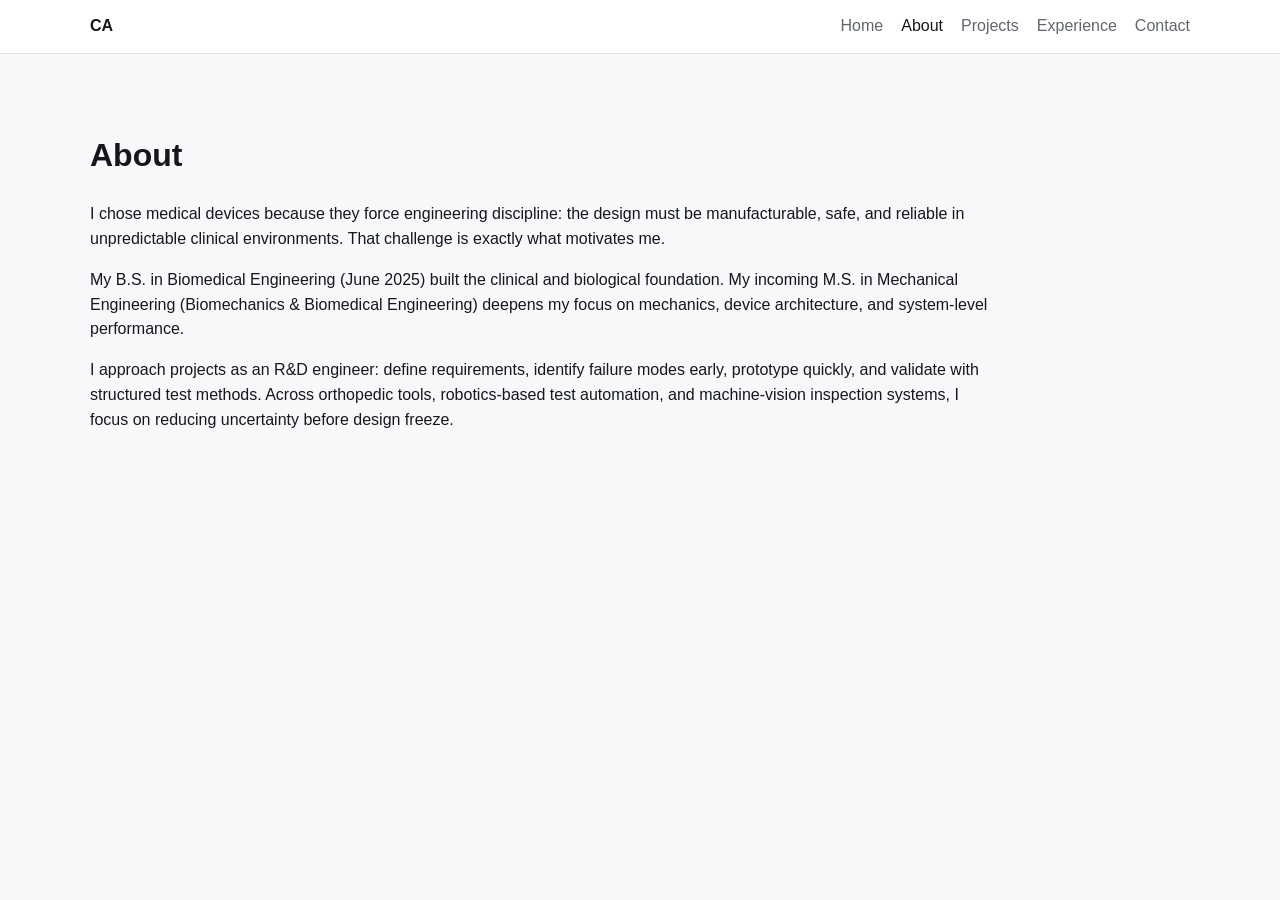
==== about.html @ 8d6184ba "Build multi-page medical device R&D portfolio site" ====
<!DOCTYPE html>
<html lang="en">
<head><meta charset="UTF-8" /><meta name="viewport" content="width=device-width, initial-scale=1.0" /><title>About | Charuthi Arul</title><link rel="stylesheet" href="style.css" /><script defer src="script.js"></script></head>
<body>
<header class="site-header"><nav class="nav container"><a class="brand" href="index.html">CA</a><button class="nav-toggle" aria-label="Toggle menu">☰</button><ul class="nav-links"><li><a href="index.html">Home</a></li><li><a href="about.html" class="active">About</a></li><li><a href="projects.html">Projects</a></li><li><a href="experience.html">Experience</a></li><li><a href="contact.html">Contact</a></li></ul></nav></header>
<main class="container section prose">
<h1>About</h1>
<p>I chose medical devices because they force engineering discipline: the design must be manufacturable, safe, and reliable in unpredictable clinical environments. That challenge is exactly what motivates me.</p>
<p>My B.S. in Biomedical Engineering (June 2025) built the clinical and biological foundation. My incoming M.S. in Mechanical Engineering (Biomechanics &amp; Biomedical Engineering) deepens my focus on mechanics, device architecture, and system-level performance.</p>
<p>I approach projects as an R&amp;D engineer: define requirements, identify failure modes early, prototype quickly, and validate with structured test methods. Across orthopedic tools, robotics-based test automation, and machine-vision inspection systems, I focus on reducing uncertainty before design freeze.</p>
</main>
</body></html>
---- style.css ----
:root { --bg:#f7f8fa; --surface:#fff; --text:#15171a; --muted:#60656f; --line:#dde2ea; --accent:#1f4e79; }
*{box-sizing:border-box} body{margin:0;font-family:Inter,Segoe UI,Arial,sans-serif;background:var(--bg);color:var(--text);line-height:1.55}
.container{width:min(1100px,92%);margin:auto}.site-header{background:var(--surface);border-bottom:1px solid var(--line);position:sticky;top:0}
.nav{display:flex;justify-content:space-between;align-items:center;padding:14px 0}.brand{font-weight:700;text-decoration:none;color:var(--text)}
.nav-links{display:flex;gap:18px;list-style:none;margin:0;padding:0}.nav-links a{text-decoration:none;color:var(--muted)}.nav-links a:hover,.nav-links .active{color:var(--text)}
.nav-toggle{display:none}.section{padding:56px 0}.hero{padding:80px 0}.eyebrow{color:var(--accent);font-weight:600}.lead{max-width:760px;color:var(--muted)}
.btn{display:inline-block;margin-top:16px;background:var(--text);color:#fff;padding:10px 16px;border-radius:8px;text-decoration:none}
.feature-card,.project-card{display:grid;grid-template-columns:220px 1fr;gap:16px;background:var(--surface);border:1px solid var(--line);padding:14px;border-radius:12px;text-decoration:none;color:inherit;transition:.2s transform,.2s box-shadow}
.feature-card:hover,.project-card:hover{transform:translateY(-3px);box-shadow:0 8px 24px rgba(0,0,0,.08)}img{max-width:100%;width:100%;height:100%;object-fit:cover;border-radius:10px}
.meta,.tags{font-size:.85rem;color:var(--accent)}.project-grid{display:grid;grid-template-columns:1fr 1fr;gap:16px}.prose p,.prose li{max-width:900px}.xp{background:#fff;border:1px solid var(--line);padding:18px;border-radius:12px;margin-bottom:14px}
@media (max-width:820px){.nav-toggle{display:block;border:1px solid var(--line);background:#fff;border-radius:6px}.nav-links{display:none;position:absolute;right:4%;top:62px;background:#fff;border:1px solid var(--line);padding:12px;border-radius:10px;flex-direction:column}.nav-links.open{display:flex}.project-grid,.feature-card,.project-card{grid-template-columns:1fr}}
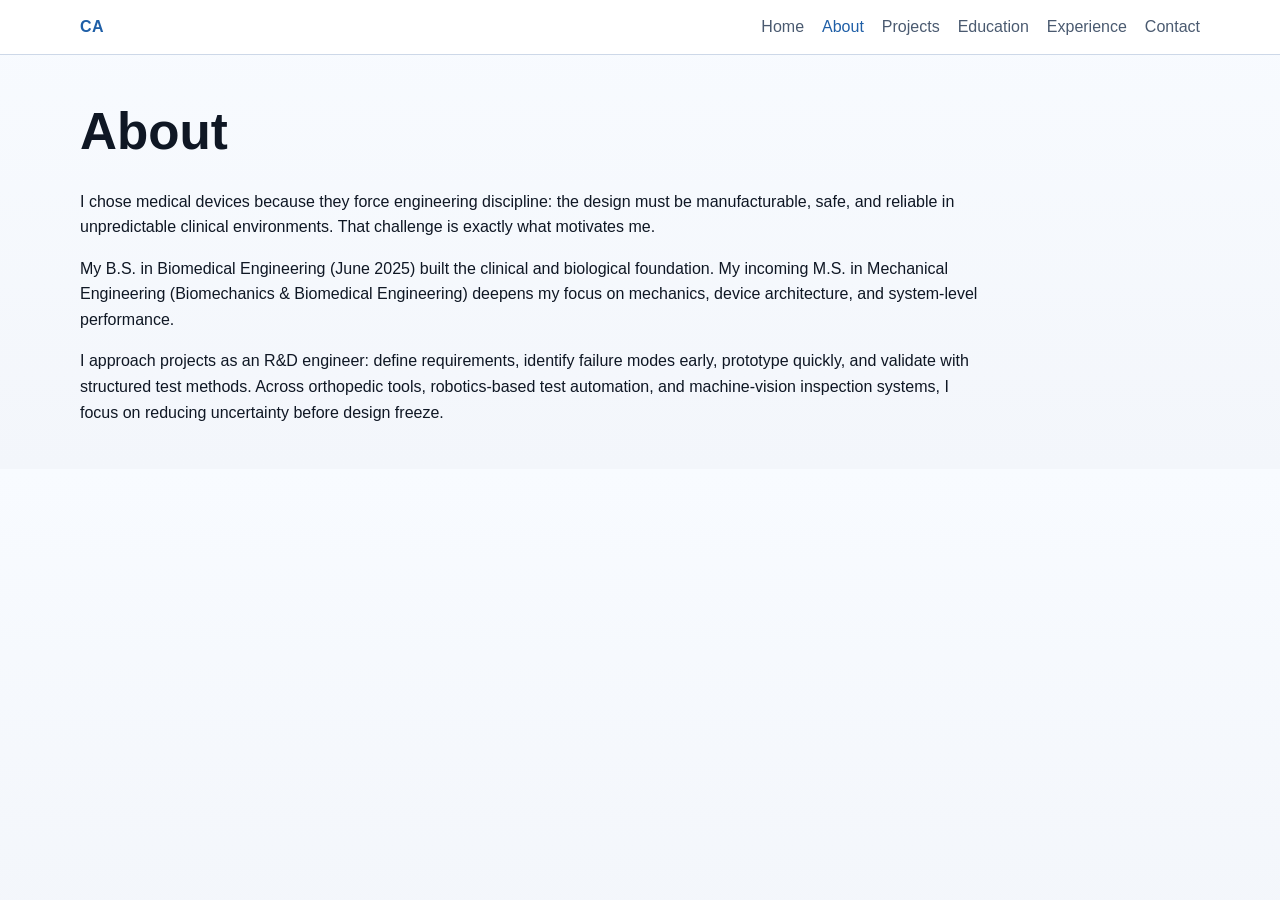
==== commit 16d76649: "Refine homepage structure and modern blue-grey visual theme" ====
--- a/about.html
+++ b/about.html
@@ -2,7 +2,7 @@
 <html lang="en">
 <head><meta charset="UTF-8" /><meta name="viewport" content="width=device-width, initial-scale=1.0" /><title>About | Charuthi Arul</title><link rel="stylesheet" href="style.css" /><script defer src="script.js"></script></head>
 <body>
-<header class="site-header"><nav class="nav container"><a class="brand" href="index.html">CA</a><button class="nav-toggle" aria-label="Toggle menu">☰</button><ul class="nav-links"><li><a href="index.html">Home</a></li><li><a href="about.html" class="active">About</a></li><li><a href="projects.html">Projects</a></li><li><a href="experience.html">Experience</a></li><li><a href="contact.html">Contact</a></li></ul></nav></header>
+<header class="site-header"><nav class="nav container"><a class="brand" href="index.html">CA</a><button class="nav-toggle" aria-label="Toggle menu">☰</button><ul class="nav-links"><li><a href="index.html">Home</a></li><li><a href="about.html" class="active">About</a></li><li><a href="projects.html">Projects</a></li><li><a href="education.html">Education</a></li><li><a href="experience.html">Experience</a></li><li><a href="contact.html">Contact</a></li></ul></nav></header>
 <main class="container section prose">
 <h1>About</h1>
 <p>I chose medical devices because they force engineering discipline: the design must be manufacturable, safe, and reliable in unpredictable clinical environments. That challenge is exactly what motivates me.</p>
--- a/style.css
+++ b/style.css
@@ -1,11 +1,100 @@
-:root { --bg:#f7f8fa; --surface:#fff; --text:#15171a; --muted:#60656f; --line:#dde2ea; --accent:#1f4e79; }
-*{box-sizing:border-box} body{margin:0;font-family:Inter,Segoe UI,Arial,sans-serif;background:var(--bg);color:var(--text);line-height:1.55}
-.container{width:min(1100px,92%);margin:auto}.site-header{background:var(--surface);border-bottom:1px solid var(--line);position:sticky;top:0}
-.nav{display:flex;justify-content:space-between;align-items:center;padding:14px 0}.brand{font-weight:700;text-decoration:none;color:var(--text)}
-.nav-links{display:flex;gap:18px;list-style:none;margin:0;padding:0}.nav-links a{text-decoration:none;color:var(--muted)}.nav-links a:hover,.nav-links .active{color:var(--text)}
-.nav-toggle{display:none}.section{padding:56px 0}.hero{padding:80px 0}.eyebrow{color:var(--accent);font-weight:600}.lead{max-width:760px;color:var(--muted)}
-.btn{display:inline-block;margin-top:16px;background:var(--text);color:#fff;padding:10px 16px;border-radius:8px;text-decoration:none}
-.feature-card,.project-card{display:grid;grid-template-columns:220px 1fr;gap:16px;background:var(--surface);border:1px solid var(--line);padding:14px;border-radius:12px;text-decoration:none;color:inherit;transition:.2s transform,.2s box-shadow}
-.feature-card:hover,.project-card:hover{transform:translateY(-3px);box-shadow:0 8px 24px rgba(0,0,0,.08)}img{max-width:100%;width:100%;height:100%;object-fit:cover;border-radius:10px}
-.meta,.tags{font-size:.85rem;color:var(--accent)}.project-grid{display:grid;grid-template-columns:1fr 1fr;gap:16px}.prose p,.prose li{max-width:900px}.xp{background:#fff;border:1px solid var(--line);padding:18px;border-radius:12px;margin-bottom:14px}
-@media (max-width:820px){.nav-toggle{display:block;border:1px solid var(--line);background:#fff;border-radius:6px}.nav-links{display:none;position:absolute;right:4%;top:62px;background:#fff;border:1px solid var(--line);padding:12px;border-radius:10px;flex-direction:column}.nav-links.open{display:flex}.project-grid,.feature-card,.project-card{grid-template-columns:1fr}}
+:root {
+  --bg: #f3f6fb;
+  --surface: #ffffff;
+  --surface-2: #eaf0f9;
+  --text: #0f1724;
+  --muted: #4a5a70;
+  --line: #cdd8e8;
+  --accent: #1f5fa7;
+  --accent-2: #0a84ff;
+}
+
+* { box-sizing: border-box; }
+body {
+  margin: 0;
+  font-family: Inter, "Segoe UI", Arial, sans-serif;
+  background: linear-gradient(180deg, #f8fbff 0%, var(--bg) 100%);
+  color: var(--text);
+  line-height: 1.6;
+}
+
+.container { width: min(1120px, 92%); margin: auto; }
+.site-header {
+  background: rgba(255, 255, 255, 0.9);
+  border-bottom: 1px solid var(--line);
+  position: sticky;
+  top: 0;
+  backdrop-filter: blur(6px);
+}
+
+.nav { display: flex; justify-content: space-between; align-items: center; padding: 14px 0; position: relative; }
+.brand { font-weight: 800; text-decoration: none; color: var(--accent); letter-spacing: 0.03em; }
+.nav-links { display: flex; gap: 18px; list-style: none; margin: 0; padding: 0; }
+.nav-links a { text-decoration: none; color: var(--muted); font-weight: 500; }
+.nav-links a:hover, .nav-links .active { color: var(--accent); }
+
+.hero { padding: 92px 0 64px; }
+.eyebrow { color: var(--accent); font-weight: 700; text-transform: uppercase; letter-spacing: 0.06em; font-size: 0.82rem; }
+h1 { font-size: clamp(2rem, 4.4vw, 3.2rem); margin: 8px 0 14px; }
+.lead { max-width: 760px; color: var(--muted); font-size: 1.05rem; }
+
+.section { padding: 28px 0; }
+.preview {
+  background: var(--surface);
+  border: 1px solid var(--line);
+  border-radius: 14px;
+  padding: 22px;
+  box-shadow: 0 12px 34px rgba(9, 32, 66, 0.07);
+}
+
+.btn {
+  display: inline-block;
+  margin-top: 18px;
+  background: linear-gradient(90deg, var(--accent), var(--accent-2));
+  color: #fff;
+  padding: 11px 18px;
+  border-radius: 10px;
+  text-decoration: none;
+  font-weight: 700;
+}
+
+.text-link { color: var(--accent); text-decoration: none; font-weight: 700; }
+.text-link:hover { text-decoration: underline; }
+
+.feature-card, .project-card {
+  display: grid;
+  grid-template-columns: 220px 1fr;
+  gap: 16px;
+  background: var(--surface);
+  border: 1px solid var(--line);
+  padding: 14px;
+  border-radius: 12px;
+  text-decoration: none;
+  color: inherit;
+  transition: 0.2s transform, 0.2s box-shadow;
+}
+.feature-card:hover, .project-card:hover { transform: translateY(-3px); box-shadow: 0 10px 26px rgba(0,0,0,.08); }
+img { max-width: 100%; width: 100%; height: 100%; object-fit: cover; border-radius: 10px; }
+.meta, .tags { font-size: .85rem; color: var(--accent); }
+.project-grid { display: grid; grid-template-columns: 1fr 1fr; gap: 16px; }
+.prose p, .prose li { max-width: 900px; }
+.xp { background: var(--surface); border: 1px solid var(--line); padding: 18px; border-radius: 12px; margin-bottom: 14px; }
+
+.nav-toggle { display: none; }
+@media (max-width: 820px) {
+  .nav-toggle { display: block; border: 1px solid var(--line); background: #fff; border-radius: 8px; color: var(--accent); }
+  .nav-links {
+    display: none;
+    position: absolute;
+    right: 0;
+    top: 58px;
+    background: #fff;
+    border: 1px solid var(--line);
+    padding: 12px;
+    border-radius: 10px;
+    flex-direction: column;
+    min-width: 180px;
+  }
+  .nav-links.open { display: flex; }
+  .project-grid, .feature-card, .project-card { grid-template-columns: 1fr; }
+}
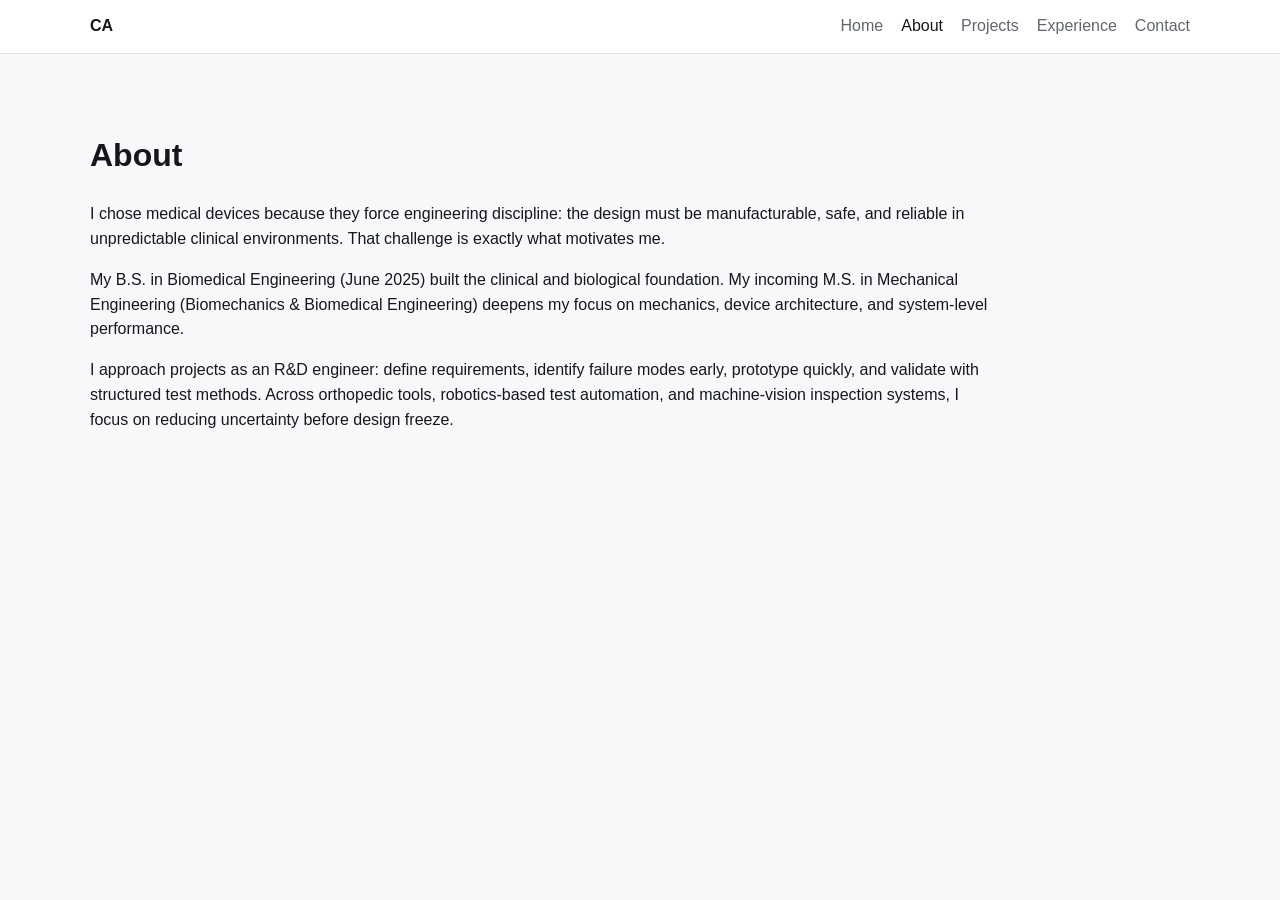
==== commit 23167de0: "Merge branch 'main' into codex/build-multi-page-engineering-portfolio-website" ====
--- a/about.html
+++ b/about.html
@@ -2,7 +2,7 @@
 <html lang="en">
 <head><meta charset="UTF-8" /><meta name="viewport" content="width=device-width, initial-scale=1.0" /><title>About | Charuthi Arul</title><link rel="stylesheet" href="style.css" /><script defer src="script.js"></script></head>
 <body>
-<header class="site-header"><nav class="nav container"><a class="brand" href="index.html">CA</a><button class="nav-toggle" aria-label="Toggle menu">☰</button><ul class="nav-links"><li><a href="index.html">Home</a></li><li><a href="about.html" class="active">About</a></li><li><a href="projects.html">Projects</a></li><li><a href="education.html">Education</a></li><li><a href="experience.html">Experience</a></li><li><a href="contact.html">Contact</a></li></ul></nav></header>
+<header class="site-header"><nav class="nav container"><a class="brand" href="index.html">CA</a><button class="nav-toggle" aria-label="Toggle menu">☰</button><ul class="nav-links"><li><a href="index.html">Home</a></li><li><a href="about.html" class="active">About</a></li><li><a href="projects.html">Projects</a></li><li><a href="experience.html">Experience</a></li><li><a href="contact.html">Contact</a></li></ul></nav></header>
 <main class="container section prose">
 <h1>About</h1>
 <p>I chose medical devices because they force engineering discipline: the design must be manufacturable, safe, and reliable in unpredictable clinical environments. That challenge is exactly what motivates me.</p>
--- a/style.css
+++ b/style.css
@@ -1,100 +1,11 @@
-:root {
-  --bg: #f3f6fb;
-  --surface: #ffffff;
-  --surface-2: #eaf0f9;
-  --text: #0f1724;
-  --muted: #4a5a70;
-  --line: #cdd8e8;
-  --accent: #1f5fa7;
-  --accent-2: #0a84ff;
-}
-
-* { box-sizing: border-box; }
-body {
-  margin: 0;
-  font-family: Inter, "Segoe UI", Arial, sans-serif;
-  background: linear-gradient(180deg, #f8fbff 0%, var(--bg) 100%);
-  color: var(--text);
-  line-height: 1.6;
-}
-
-.container { width: min(1120px, 92%); margin: auto; }
-.site-header {
-  background: rgba(255, 255, 255, 0.9);
-  border-bottom: 1px solid var(--line);
-  position: sticky;
-  top: 0;
-  backdrop-filter: blur(6px);
-}
-
-.nav { display: flex; justify-content: space-between; align-items: center; padding: 14px 0; position: relative; }
-.brand { font-weight: 800; text-decoration: none; color: var(--accent); letter-spacing: 0.03em; }
-.nav-links { display: flex; gap: 18px; list-style: none; margin: 0; padding: 0; }
-.nav-links a { text-decoration: none; color: var(--muted); font-weight: 500; }
-.nav-links a:hover, .nav-links .active { color: var(--accent); }
-
-.hero { padding: 92px 0 64px; }
-.eyebrow { color: var(--accent); font-weight: 700; text-transform: uppercase; letter-spacing: 0.06em; font-size: 0.82rem; }
-h1 { font-size: clamp(2rem, 4.4vw, 3.2rem); margin: 8px 0 14px; }
-.lead { max-width: 760px; color: var(--muted); font-size: 1.05rem; }
-
-.section { padding: 28px 0; }
-.preview {
-  background: var(--surface);
-  border: 1px solid var(--line);
-  border-radius: 14px;
-  padding: 22px;
-  box-shadow: 0 12px 34px rgba(9, 32, 66, 0.07);
-}
-
-.btn {
-  display: inline-block;
-  margin-top: 18px;
-  background: linear-gradient(90deg, var(--accent), var(--accent-2));
-  color: #fff;
-  padding: 11px 18px;
-  border-radius: 10px;
-  text-decoration: none;
-  font-weight: 700;
-}
-
-.text-link { color: var(--accent); text-decoration: none; font-weight: 700; }
-.text-link:hover { text-decoration: underline; }
-
-.feature-card, .project-card {
-  display: grid;
-  grid-template-columns: 220px 1fr;
-  gap: 16px;
-  background: var(--surface);
-  border: 1px solid var(--line);
-  padding: 14px;
-  border-radius: 12px;
-  text-decoration: none;
-  color: inherit;
-  transition: 0.2s transform, 0.2s box-shadow;
-}
-.feature-card:hover, .project-card:hover { transform: translateY(-3px); box-shadow: 0 10px 26px rgba(0,0,0,.08); }
-img { max-width: 100%; width: 100%; height: 100%; object-fit: cover; border-radius: 10px; }
-.meta, .tags { font-size: .85rem; color: var(--accent); }
-.project-grid { display: grid; grid-template-columns: 1fr 1fr; gap: 16px; }
-.prose p, .prose li { max-width: 900px; }
-.xp { background: var(--surface); border: 1px solid var(--line); padding: 18px; border-radius: 12px; margin-bottom: 14px; }
-
-.nav-toggle { display: none; }
-@media (max-width: 820px) {
-  .nav-toggle { display: block; border: 1px solid var(--line); background: #fff; border-radius: 8px; color: var(--accent); }
-  .nav-links {
-    display: none;
-    position: absolute;
-    right: 0;
-    top: 58px;
-    background: #fff;
-    border: 1px solid var(--line);
-    padding: 12px;
-    border-radius: 10px;
-    flex-direction: column;
-    min-width: 180px;
-  }
-  .nav-links.open { display: flex; }
-  .project-grid, .feature-card, .project-card { grid-template-columns: 1fr; }
-}
+:root { --bg:#f7f8fa; --surface:#fff; --text:#15171a; --muted:#60656f; --line:#dde2ea; --accent:#1f4e79; }
+*{box-sizing:border-box} body{margin:0;font-family:Inter,Segoe UI,Arial,sans-serif;background:var(--bg);color:var(--text);line-height:1.55}
+.container{width:min(1100px,92%);margin:auto}.site-header{background:var(--surface);border-bottom:1px solid var(--line);position:sticky;top:0}
+.nav{display:flex;justify-content:space-between;align-items:center;padding:14px 0}.brand{font-weight:700;text-decoration:none;color:var(--text)}
+.nav-links{display:flex;gap:18px;list-style:none;margin:0;padding:0}.nav-links a{text-decoration:none;color:var(--muted)}.nav-links a:hover,.nav-links .active{color:var(--text)}
+.nav-toggle{display:none}.section{padding:56px 0}.hero{padding:80px 0}.eyebrow{color:var(--accent);font-weight:600}.lead{max-width:760px;color:var(--muted)}
+.btn{display:inline-block;margin-top:16px;background:var(--text);color:#fff;padding:10px 16px;border-radius:8px;text-decoration:none}
+.feature-card,.project-card{display:grid;grid-template-columns:220px 1fr;gap:16px;background:var(--surface);border:1px solid var(--line);padding:14px;border-radius:12px;text-decoration:none;color:inherit;transition:.2s transform,.2s box-shadow}
+.feature-card:hover,.project-card:hover{transform:translateY(-3px);box-shadow:0 8px 24px rgba(0,0,0,.08)}img{max-width:100%;width:100%;height:100%;object-fit:cover;border-radius:10px}
+.meta,.tags{font-size:.85rem;color:var(--accent)}.project-grid{display:grid;grid-template-columns:1fr 1fr;gap:16px}.prose p,.prose li{max-width:900px}.xp{background:#fff;border:1px solid var(--line);padding:18px;border-radius:12px;margin-bottom:14px}
+@media (max-width:820px){.nav-toggle{display:block;border:1px solid var(--line);background:#fff;border-radius:6px}.nav-links{display:none;position:absolute;right:4%;top:62px;background:#fff;border:1px solid var(--line);padding:12px;border-radius:10px;flex-direction:column}.nav-links.open{display:flex}.project-grid,.feature-card,.project-card{grid-template-columns:1fr}}
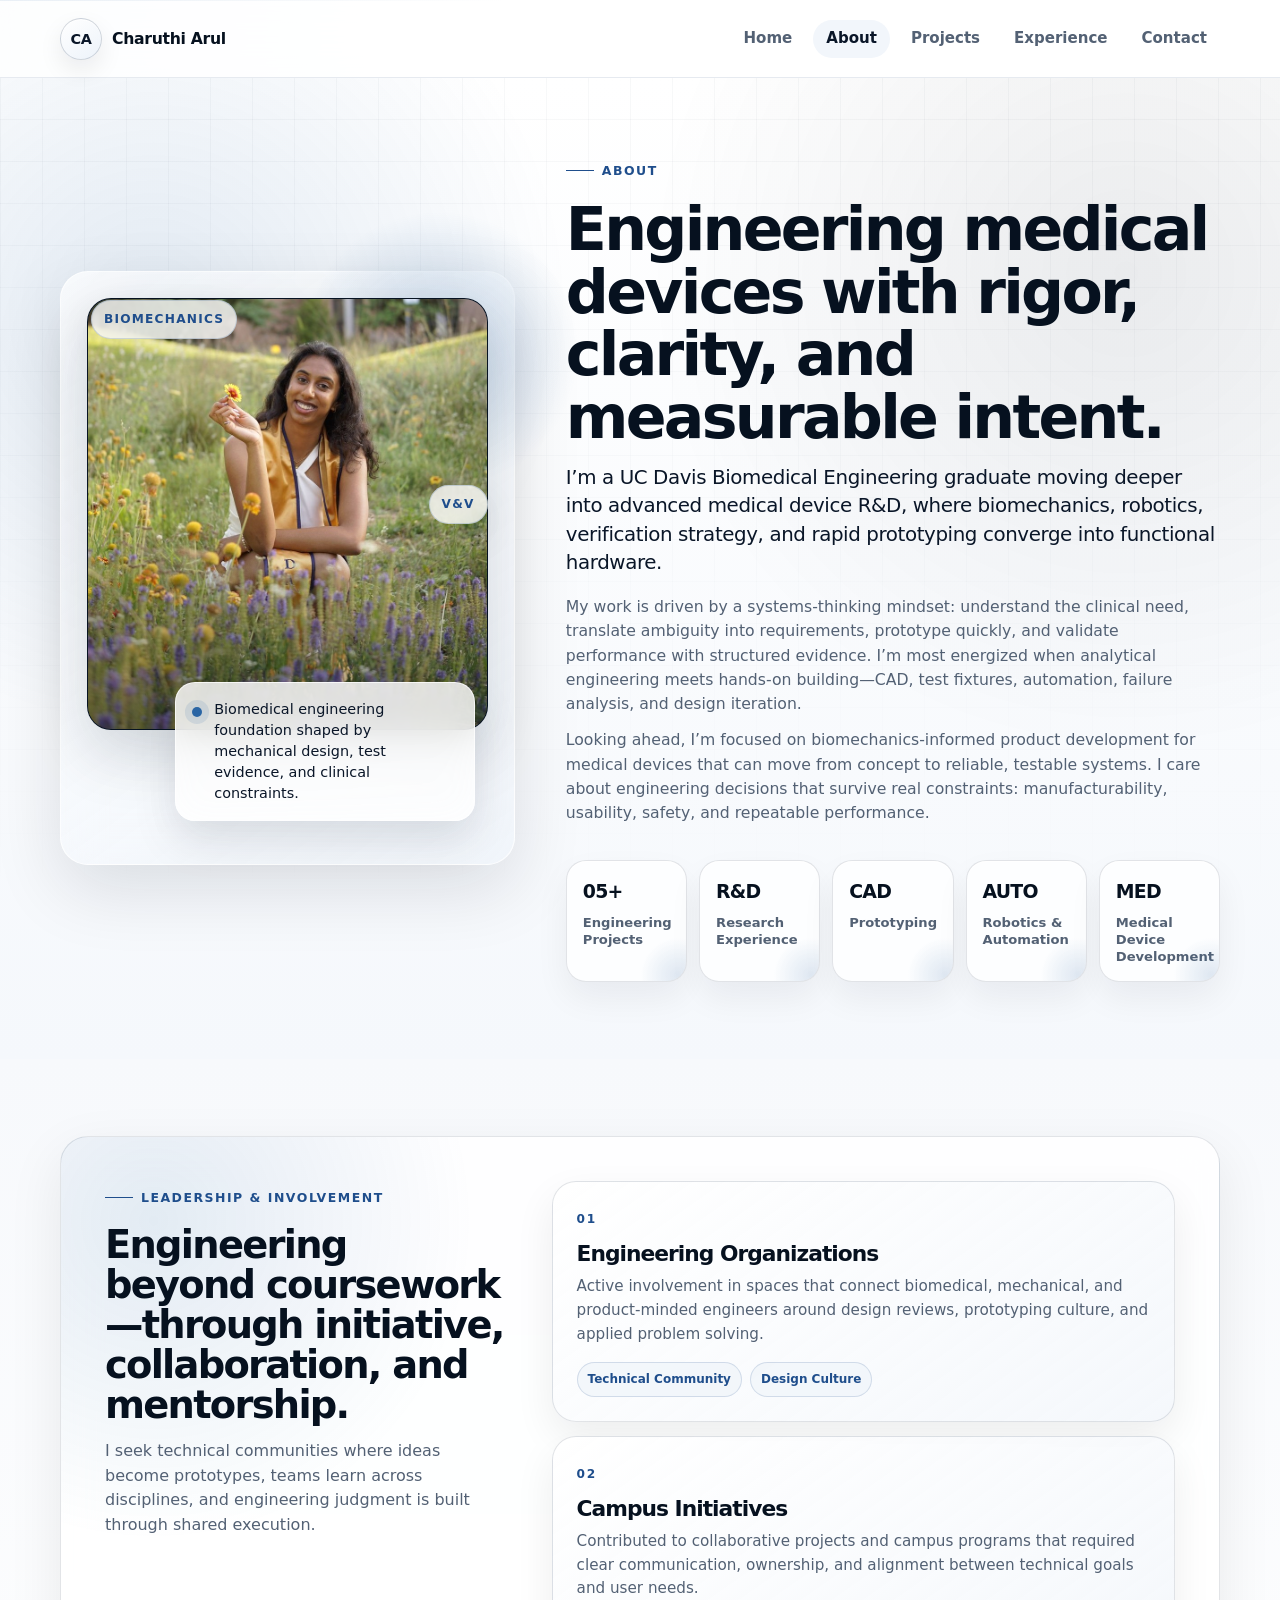
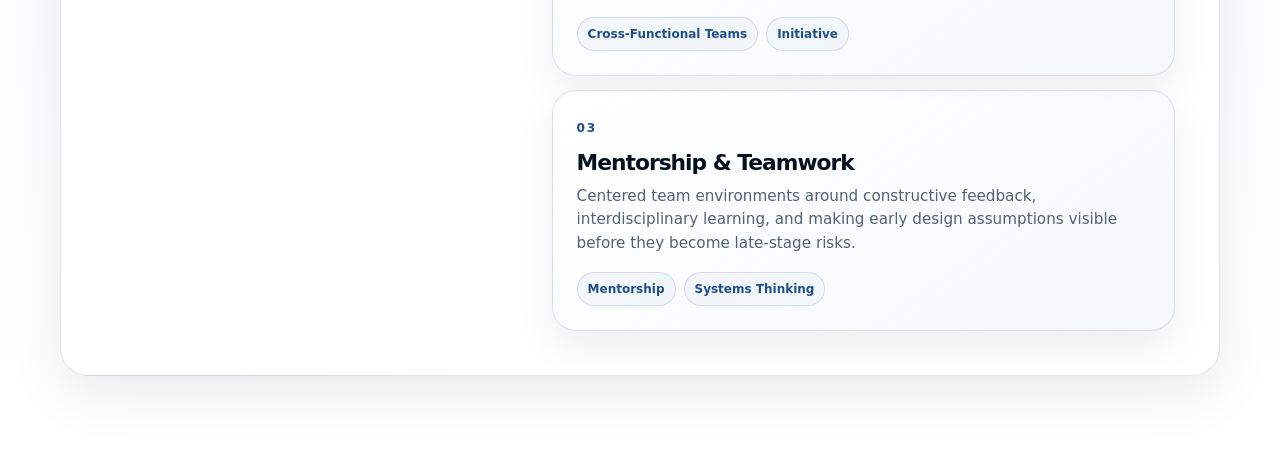
==== commit da44620c: "Redesign about section" ====
--- a/about.html
+++ b/about.html
@@ -1,12 +1,127 @@
 <!DOCTYPE html>
 <html lang="en">
-<head><meta charset="UTF-8" /><meta name="viewport" content="width=device-width, initial-scale=1.0" /><title>About | Charuthi Arul</title><link rel="stylesheet" href="style.css" /><script defer src="script.js"></script></head>
+<head>
+  <meta charset="UTF-8" />
+  <meta name="viewport" content="width=device-width, initial-scale=1.0" />
+  <meta
+    name="description"
+    content="About Charuthi Arul, a UC Davis biomedical engineer focused on medical device R&D, biomechanics, robotics, verification and validation, and rapid prototyping."
+  />
+  <title>About | Charuthi Arul</title>
+  <link rel="stylesheet" href="style.css" />
+  <script defer src="script.js"></script>
+</head>
+
 <body>
-<header class="site-header"><nav class="nav container"><a class="brand" href="index.html">CA</a><button class="nav-toggle" aria-label="Toggle menu">☰</button><ul class="nav-links"><li><a href="index.html">Home</a></li><li><a href="about.html" class="active">About</a></li><li><a href="projects.html">Projects</a></li><li><a href="experience.html">Experience</a></li><li><a href="contact.html">Contact</a></li></ul></nav></header>
-<main class="container section prose">
-<h1>About</h1>
-<p>I chose medical devices because they force engineering discipline: the design must be manufacturable, safe, and reliable in unpredictable clinical environments. That challenge is exactly what motivates me.</p>
-<p>My B.S. in Biomedical Engineering (June 2025) built the clinical and biological foundation. My incoming M.S. in Mechanical Engineering (Biomechanics &amp; Biomedical Engineering) deepens my focus on mechanics, device architecture, and system-level performance.</p>
-<p>I approach projects as an R&amp;D engineer: define requirements, identify failure modes early, prototype quickly, and validate with structured test methods. Across orthopedic tools, robotics-based test automation, and machine-vision inspection systems, I focus on reducing uncertainty before design freeze.</p>
-</main>
-</body></html>
+  <header class="site-header">
+    <nav class="nav container" aria-label="Primary navigation">
+      <a class="brand" href="index.html" aria-label="Charuthi Arul homepage">
+        <span class="brand-mark">CA</span>
+        <span class="brand-text">Charuthi Arul</span>
+      </a>
+      <button class="nav-toggle" type="button" aria-label="Toggle menu" aria-expanded="false">☰</button>
+      <ul class="nav-links">
+        <li><a href="index.html">Home</a></li>
+        <li><a href="about.html" class="active">About</a></li>
+        <li><a href="projects.html">Projects</a></li>
+        <li><a href="experience.html">Experience</a></li>
+        <li><a href="contact.html">Contact</a></li>
+      </ul>
+    </nav>
+  </header>
+
+  <main>
+    <section class="about-hero section" aria-labelledby="about-title">
+      <div class="container about-hero-grid">
+        <aside class="about-portrait-panel reveal-on-scroll" aria-label="Engineering profile summary">
+          <div class="portrait-glow" aria-hidden="true"></div>
+          <div class="portrait-frame">
+            <img src="images/Hero.jpeg" alt="Charuthi Arul" />
+          </div>
+          <div class="portrait-signal-card">
+            <span class="signal-dot"></span>
+            <p>Biomedical engineering foundation shaped by mechanical design, test evidence, and clinical constraints.</p>
+          </div>
+          <div class="floating-discipline discipline-one">Biomechanics</div>
+          <div class="floating-discipline discipline-two">V&amp;V</div>
+        </aside>
+
+        <div class="about-copy reveal-on-scroll">
+          <p class="section-label">About</p>
+          <h1 id="about-title">Engineering medical devices with rigor, clarity, and measurable intent.</h1>
+          <p class="about-lede">I’m a UC Davis Biomedical Engineering graduate moving deeper into advanced medical device R&amp;D, where biomechanics, robotics, verification strategy, and rapid prototyping converge into functional hardware.</p>
+          <div class="about-narrative">
+            <p>My work is driven by a systems-thinking mindset: understand the clinical need, translate ambiguity into requirements, prototype quickly, and validate performance with structured evidence. I’m most energized when analytical engineering meets hands-on building—CAD, test fixtures, automation, failure analysis, and design iteration.</p>
+            <p>Looking ahead, I’m focused on biomechanics-informed product development for medical devices that can move from concept to reliable, testable systems. I care about engineering decisions that survive real constraints: manufacturability, usability, safety, and repeatable performance.</p>
+          </div>
+
+          <div class="about-stat-grid" aria-label="Engineering focus areas">
+            <article class="about-stat-card reveal-on-scroll">
+              <span class="stat-number">05+</span>
+              <span class="stat-label">Engineering Projects</span>
+            </article>
+            <article class="about-stat-card reveal-on-scroll">
+              <span class="stat-number">R&amp;D</span>
+              <span class="stat-label">Research Experience</span>
+            </article>
+            <article class="about-stat-card reveal-on-scroll">
+              <span class="stat-number">CAD</span>
+              <span class="stat-label">Prototyping</span>
+            </article>
+            <article class="about-stat-card reveal-on-scroll">
+              <span class="stat-number">AUTO</span>
+              <span class="stat-label">Robotics &amp; Automation</span>
+            </article>
+            <article class="about-stat-card about-stat-card-wide reveal-on-scroll">
+              <span class="stat-number">MED</span>
+              <span class="stat-label">Medical Device Development</span>
+            </article>
+          </div>
+        </div>
+      </div>
+    </section>
+
+    <section class="leadership-section section" aria-labelledby="leadership-title">
+      <div class="container leadership-shell reveal-on-scroll">
+        <div class="leadership-heading">
+          <p class="section-label">Leadership &amp; Involvement</p>
+          <h2 id="leadership-title">Engineering beyond coursework—through initiative, collaboration, and mentorship.</h2>
+          <p>I seek technical communities where ideas become prototypes, teams learn across disciplines, and engineering judgment is built through shared execution.</p>
+        </div>
+
+        <div class="leadership-grid">
+          <article class="leadership-card reveal-on-scroll">
+            <span class="leadership-index">01</span>
+            <h3>Engineering Organizations</h3>
+            <p>Active involvement in spaces that connect biomedical, mechanical, and product-minded engineers around design reviews, prototyping culture, and applied problem solving.</p>
+            <div class="leadership-tags" aria-label="Organization themes">
+              <span>Technical Community</span>
+              <span>Design Culture</span>
+            </div>
+          </article>
+
+          <article class="leadership-card reveal-on-scroll">
+            <span class="leadership-index">02</span>
+            <h3>Campus Initiatives</h3>
+            <p>Contributed to collaborative projects and campus programs that required clear communication, ownership, and alignment between technical goals and user needs.</p>
+            <div class="leadership-tags" aria-label="Campus themes">
+              <span>Cross-Functional Teams</span>
+              <span>Initiative</span>
+            </div>
+          </article>
+
+          <article class="leadership-card reveal-on-scroll">
+            <span class="leadership-index">03</span>
+            <h3>Mentorship &amp; Teamwork</h3>
+            <p>Centered team environments around constructive feedback, interdisciplinary learning, and making early design assumptions visible before they become late-stage risks.</p>
+            <div class="leadership-tags" aria-label="Mentorship themes">
+              <span>Mentorship</span>
+              <span>Systems Thinking</span>
+            </div>
+          </article>
+        </div>
+      </div>
+    </section>
+  </main>
+</body>
+</html>
--- a/style.css
+++ b/style.css
@@ -1,11 +1,1306 @@
-:root { --bg:#f7f8fa; --surface:#fff; --text:#15171a; --muted:#60656f; --line:#dde2ea; --accent:#1f4e79; }
-*{box-sizing:border-box} body{margin:0;font-family:Inter,Segoe UI,Arial,sans-serif;background:var(--bg);color:var(--text);line-height:1.55}
-.container{width:min(1100px,92%);margin:auto}.site-header{background:var(--surface);border-bottom:1px solid var(--line);position:sticky;top:0}
-.nav{display:flex;justify-content:space-between;align-items:center;padding:14px 0}.brand{font-weight:700;text-decoration:none;color:var(--text)}
-.nav-links{display:flex;gap:18px;list-style:none;margin:0;padding:0}.nav-links a{text-decoration:none;color:var(--muted)}.nav-links a:hover,.nav-links .active{color:var(--text)}
-.nav-toggle{display:none}.section{padding:56px 0}.hero{padding:80px 0}.eyebrow{color:var(--accent);font-weight:600}.lead{max-width:760px;color:var(--muted)}
-.btn{display:inline-block;margin-top:16px;background:var(--text);color:#fff;padding:10px 16px;border-radius:8px;text-decoration:none}
-.feature-card,.project-card{display:grid;grid-template-columns:220px 1fr;gap:16px;background:var(--surface);border:1px solid var(--line);padding:14px;border-radius:12px;text-decoration:none;color:inherit;transition:.2s transform,.2s box-shadow}
-.feature-card:hover,.project-card:hover{transform:translateY(-3px);box-shadow:0 8px 24px rgba(0,0,0,.08)}img{max-width:100%;width:100%;height:100%;object-fit:cover;border-radius:10px}
-.meta,.tags{font-size:.85rem;color:var(--accent)}.project-grid{display:grid;grid-template-columns:1fr 1fr;gap:16px}.prose p,.prose li{max-width:900px}.xp{background:#fff;border:1px solid var(--line);padding:18px;border-radius:12px;margin-bottom:14px}
-@media (max-width:820px){.nav-toggle{display:block;border:1px solid var(--line);background:#fff;border-radius:6px}.nav-links{display:none;position:absolute;right:4%;top:62px;background:#fff;border:1px solid var(--line);padding:12px;border-radius:10px;flex-direction:column}.nav-links.open{display:flex}.project-grid,.feature-card,.project-card{grid-template-columns:1fr}}
+/* ========================
+   PREMIUM MEDTECH DESIGN SYSTEM
+======================== */
+:root {
+  --navy-950: #06111f;
+  --navy-900: #0a1628;
+  --navy-800: #10243c;
+  --blue-700: #1f4e8c;
+  --blue-600: #2a65a4;
+  --blue-100: #dceafa;
+  --slate-900: #101820;
+  --slate-700: #314052;
+  --slate-600: #536174;
+  --slate-400: #8b98a8;
+  --grey-200: #dfe5ec;
+  --grey-100: #edf2f7;
+  --off-white: #f7f9fc;
+  --surface: #ffffff;
+  --surface-blue: #f2f6fb;
+  --border: rgba(16, 36, 60, 0.12);
+  --shadow-soft: 0 18px 55px rgba(6, 17, 31, 0.08);
+  --shadow-card: 0 24px 70px rgba(6, 17, 31, 0.12);
+  --radius-lg: 28px;
+  --radius-md: 20px;
+  --radius-sm: 12px;
+  --transition: 220ms ease;
+}
+
+* {
+  box-sizing: border-box;
+}
+
+html {
+  scroll-behavior: smooth;
+  scroll-snap-type: y proximity;
+}
+
+body {
+  margin: 0;
+  color: var(--slate-900);
+  font-family: Inter, ui-sans-serif, system-ui, -apple-system, BlinkMacSystemFont, "Segoe UI", sans-serif;
+  line-height: 1.55;
+  background:
+    radial-gradient(circle at top left, rgba(42, 101, 164, 0.10), transparent 32rem),
+    linear-gradient(180deg, #ffffff 0%, var(--off-white) 44%, #ffffff 100%);
+  text-rendering: optimizeLegibility;
+}
+
+img {
+  display: block;
+  max-width: 100%;
+}
+
+.container {
+  width: min(1160px, calc(100% - 40px));
+  margin-inline: auto;
+}
+
+.section {
+  padding: clamp(48px, 6vw, 84px) 0;
+}
+
+main > section.section {
+  min-height: calc(100vh - 76px);
+  display: flex;
+  align-items: center;
+  scroll-margin-top: 76px;
+  scroll-snap-align: start;
+}
+
+main > section.section > .container {
+  width: min(1160px, calc(100% - 40px));
+}
+
+h1,
+h2,
+h3,
+p {
+  margin-top: 0;
+}
+
+h1,
+h2,
+h3 {
+  color: var(--navy-950);
+  line-height: 1.04;
+  letter-spacing: -0.045em;
+}
+
+h1 {
+  max-width: 940px;
+  margin-bottom: 22px;
+  font-size: clamp(3rem, 6vw, 5.8rem);
+}
+
+h2 {
+  margin-bottom: 14px;
+  font-size: clamp(2rem, 3.4vw, 3.45rem);
+}
+
+h3 {
+  margin-bottom: 14px;
+  font-size: clamp(1.45rem, 2vw, 2rem);
+}
+
+p {
+  color: var(--slate-600);
+}
+
+/* ========================
+   NAVBAR
+======================== */
+.site-header {
+  position: sticky;
+  top: 0;
+  z-index: 50;
+  border-bottom: 1px solid rgba(223, 229, 236, 0.78);
+  background: rgba(255, 255, 255, 0.88);
+  backdrop-filter: blur(18px);
+}
+
+.nav {
+  display: flex;
+  align-items: center;
+  justify-content: space-between;
+  min-height: 76px;
+}
+
+.brand {
+  display: inline-flex;
+  align-items: center;
+  gap: 10px;
+  color: var(--navy-950);
+  font-weight: 750;
+  letter-spacing: -0.02em;
+  text-decoration: none;
+}
+
+.brand-mark {
+  display: grid;
+  width: 42px;
+  height: 42px;
+  place-items: center;
+  border: 1px solid rgba(16, 36, 60, 0.18);
+  border-radius: 50%;
+  background: linear-gradient(145deg, #ffffff, #edf3fa);
+  box-shadow: inset 0 1px 0 #ffffff, 0 10px 24px rgba(6, 17, 31, 0.08);
+  color: var(--navy-900);
+  font-size: 0.9rem;
+}
+
+.brand-text {
+  font-size: 0.98rem;
+}
+
+.nav-toggle {
+  display: none;
+  border: 1px solid var(--border);
+  border-radius: 999px;
+  background: var(--surface);
+  color: var(--navy-950);
+  cursor: pointer;
+  font: inherit;
+  padding: 9px 13px;
+}
+
+.nav-links {
+  display: flex;
+  align-items: center;
+  gap: 8px;
+  padding: 0;
+  margin: 0;
+  list-style: none;
+}
+
+.nav-links a {
+  display: inline-flex;
+  align-items: center;
+  min-height: 38px;
+  padding: 0 13px;
+  border-radius: 999px;
+  color: var(--slate-600);
+  font-size: 0.94rem;
+  font-weight: 600;
+  text-decoration: none;
+  transition: color var(--transition), background var(--transition), transform var(--transition);
+}
+
+.nav-links a:hover,
+.nav-links a.active {
+  background: var(--surface-blue);
+  color: var(--navy-900);
+}
+
+/* ========================
+   HERO
+======================== */
+.hero {
+  position: relative;
+  isolation: isolate;
+  min-height: calc(100vh - 76px);
+  display: flex;
+  align-items: center;
+  overflow: hidden;
+  border-bottom: 1px solid var(--border);
+  background:
+    linear-gradient(rgba(16, 36, 60, 0.045) 1px, transparent 1px),
+    linear-gradient(90deg, rgba(16, 36, 60, 0.045) 1px, transparent 1px),
+    radial-gradient(circle at 82% 18%, rgba(42, 101, 164, 0.22), transparent 28rem),
+    radial-gradient(circle at 12% 24%, rgba(16, 36, 60, 0.08), transparent 22rem),
+    linear-gradient(135deg, #ffffff 0%, #f5f8fc 52%, #eaf1f8 100%);
+  background-size: 44px 44px, 44px 44px, auto, auto, auto;
+}
+
+.hero::before,
+.hero::after {
+  position: absolute;
+  content: "";
+  z-index: -1;
+  border-radius: 999px;
+  filter: blur(4px);
+}
+
+.hero::before {
+  width: 520px;
+  height: 520px;
+  right: -190px;
+  top: 18%;
+  background: radial-gradient(circle, rgba(31, 78, 140, 0.16), transparent 67%);
+}
+
+.hero::after {
+  width: 720px;
+  height: 720px;
+  left: -320px;
+  bottom: -320px;
+  background: radial-gradient(circle, rgba(6, 17, 31, 0.09), transparent 63%);
+}
+
+.hero-grid {
+  display: grid;
+  grid-template-columns: minmax(0, 1.28fr) minmax(320px, 0.72fr);
+  gap: clamp(28px, 4vw, 56px);
+  align-items: center;
+}
+
+.eyebrow,
+.section-label,
+.panel-kicker,
+.tag {
+  display: inline-flex;
+  align-items: center;
+  gap: 8px;
+  margin-bottom: 18px;
+  color: var(--blue-700);
+  font-size: 0.78rem;
+  font-weight: 800;
+  letter-spacing: 0.12em;
+  text-transform: uppercase;
+}
+
+.eyebrow::before,
+.section-label::before,
+.panel-kicker::before {
+  content: "";
+  width: 28px;
+  height: 1px;
+  background: currentColor;
+}
+
+.hero-title {
+  max-width: 820px;
+  margin-bottom: 10px;
+  font-size: clamp(3.4rem, 7vw, 6.6rem);
+}
+
+.typing-line {
+  display: flex;
+  align-items: center;
+  min-height: clamp(2.15rem, 4vw, 3.5rem);
+  margin-bottom: 18px;
+  color: var(--blue-700);
+  font-size: clamp(1.55rem, 3.3vw, 3rem);
+  font-weight: 800;
+  letter-spacing: -0.035em;
+  line-height: 1.05;
+}
+
+.typing-text {
+  display: inline-flex;
+  align-items: center;
+}
+
+.typing-text::after {
+  width: 2px;
+  height: 0.92em;
+  margin-left: 0.12em;
+  background: currentColor;
+  content: "";
+  animation: caret-blink 900ms steps(1) infinite;
+}
+
+.hero-statement {
+  max-width: 700px;
+  margin-bottom: 16px;
+  color: var(--navy-900);
+  font-size: clamp(1.18rem, 2vw, 1.72rem);
+  letter-spacing: -0.025em;
+  line-height: 1.18;
+}
+
+.hero-subhead {
+  max-width: 690px;
+  margin-bottom: 28px;
+  color: var(--slate-700);
+  font-size: clamp(0.98rem, 1.35vw, 1.14rem);
+  line-height: 1.6;
+}
+
+@keyframes caret-blink {
+  50% {
+    opacity: 0;
+  }
+}
+
+.button-row {
+  display: flex;
+  flex-wrap: wrap;
+  gap: 14px;
+}
+
+.hero-panel {
+  position: relative;
+  overflow: hidden;
+  padding: clamp(22px, 3vw, 28px);
+  border: 1px solid rgba(255, 255, 255, 0.62);
+  border-radius: var(--radius-lg);
+  background:
+    linear-gradient(145deg, rgba(255, 255, 255, 0.84), rgba(237, 243, 250, 0.72)),
+    linear-gradient(rgba(31, 78, 140, 0.06) 1px, transparent 1px),
+    linear-gradient(90deg, rgba(31, 78, 140, 0.06) 1px, transparent 1px);
+  background-size: auto, 28px 28px, 28px 28px;
+  box-shadow: var(--shadow-card);
+  backdrop-filter: blur(22px);
+}
+
+.hero-panel-topline {
+  position: absolute;
+  inset: 0 0 auto;
+  height: 3px;
+  background: linear-gradient(90deg, transparent, var(--blue-700), transparent);
+}
+
+.metric-grid {
+  display: grid;
+  grid-template-columns: repeat(2, 1fr);
+  gap: 12px;
+  margin: 8px 0 18px;
+}
+
+.metric-grid > div,
+.signal-card {
+  border: 1px solid var(--border);
+  border-radius: 18px;
+  background: rgba(255, 255, 255, 0.72);
+  box-shadow: inset 0 1px 0 rgba(255, 255, 255, 0.92);
+}
+
+.metric-grid > div {
+  min-height: 102px;
+  padding: 14px;
+}
+
+.metric-value,
+.metric-label {
+  display: block;
+}
+
+.metric-value {
+  color: var(--navy-950);
+  font-size: 1.65rem;
+  font-weight: 850;
+  letter-spacing: -0.05em;
+}
+
+.metric-label {
+  margin-top: 5px;
+  color: var(--slate-600);
+  font-size: 0.88rem;
+  line-height: 1.35;
+}
+
+.signal-card {
+  display: flex;
+  gap: 12px;
+  padding: 16px;
+}
+
+.signal-card p {
+  margin-bottom: 0;
+  font-size: 0.94rem;
+}
+
+.signal-dot {
+  flex: 0 0 auto;
+  width: 10px;
+  height: 10px;
+  margin-top: 8px;
+  border-radius: 50%;
+  background: var(--blue-600);
+  box-shadow: 0 0 0 7px rgba(42, 101, 164, 0.12);
+}
+
+/* ========================
+   BUTTONS + LINKS
+======================== */
+.btn,
+.text-link {
+  display: inline-flex;
+  align-items: center;
+  justify-content: center;
+  font-weight: 750;
+  text-decoration: none;
+  transition: transform var(--transition), box-shadow var(--transition), border-color var(--transition), background var(--transition), color var(--transition);
+}
+
+.btn {
+  min-height: 46px;
+  padding: 0 20px;
+  border: 1px solid transparent;
+  border-radius: 999px;
+  letter-spacing: -0.01em;
+}
+
+.btn-primary {
+  background: linear-gradient(135deg, var(--navy-950), var(--navy-800));
+  color: #ffffff;
+  box-shadow: 0 16px 32px rgba(6, 17, 31, 0.18);
+}
+
+.btn-secondary {
+  border-color: rgba(16, 36, 60, 0.16);
+  background: rgba(255, 255, 255, 0.76);
+  color: var(--navy-900);
+}
+
+.btn:hover,
+.text-link:hover {
+  transform: translateY(-2px);
+}
+
+.btn-primary:hover {
+  box-shadow: 0 22px 42px rgba(6, 17, 31, 0.24);
+}
+
+.btn-secondary:hover {
+  border-color: rgba(31, 78, 140, 0.34);
+  background: #ffffff;
+  box-shadow: var(--shadow-soft);
+}
+
+.text-link {
+  gap: 6px;
+  color: var(--blue-700);
+}
+
+/* ========================
+   ABOUT PREVIEW
+======================== */
+.about-preview {
+  background: linear-gradient(180deg, #ffffff, var(--off-white));
+}
+
+.about-grid {
+  display: grid;
+  grid-template-columns: 0.78fr 1.22fr;
+  gap: clamp(24px, 4vw, 52px);
+  align-items: center;
+}
+
+.engineering-visual {
+  position: relative;
+  min-height: 330px;
+  overflow: hidden;
+  border: 1px solid var(--border);
+  border-radius: var(--radius-lg);
+  background:
+    radial-gradient(circle at 50% 50%, rgba(42, 101, 164, 0.12), transparent 10rem),
+    linear-gradient(rgba(16, 36, 60, 0.055) 1px, transparent 1px),
+    linear-gradient(90deg, rgba(16, 36, 60, 0.055) 1px, transparent 1px),
+    linear-gradient(145deg, #f8fbff, #eaf0f7);
+  background-size: auto, 34px 34px, 34px 34px, auto;
+  box-shadow: var(--shadow-soft);
+}
+
+.visual-orbit {
+  position: absolute;
+  inset: 70px;
+  border: 1px solid rgba(31, 78, 140, 0.22);
+  border-radius: 50%;
+}
+
+.visual-orbit::before,
+.visual-orbit::after {
+  position: absolute;
+  content: "";
+  border-radius: inherit;
+}
+
+.visual-orbit::before {
+  inset: 42px;
+  border: 1px dashed rgba(16, 36, 60, 0.18);
+}
+
+.visual-orbit::after {
+  width: 16px;
+  height: 16px;
+  top: 18%;
+  right: 11%;
+  background: var(--navy-800);
+  box-shadow: 0 0 0 10px rgba(31, 78, 140, 0.12);
+}
+
+.visual-card {
+  position: absolute;
+  width: max-content;
+  max-width: 210px;
+  padding: 13px 16px;
+  border: 1px solid rgba(255, 255, 255, 0.7);
+  border-radius: 16px;
+  background: rgba(255, 255, 255, 0.78);
+  color: var(--navy-900);
+  font-size: 0.9rem;
+  font-weight: 800;
+  box-shadow: 0 16px 44px rgba(6, 17, 31, 0.11);
+  backdrop-filter: blur(18px);
+}
+
+.visual-card-primary {
+  top: 86px;
+  left: 28px;
+}
+
+.visual-card-secondary {
+  right: 26px;
+  bottom: 76px;
+}
+
+.content-card,
+.card,
+.project-showcase,
+.cta-card,
+.project-card {
+  border: 1px solid var(--border);
+  border-radius: var(--radius-lg);
+  background: rgba(255, 255, 255, 0.86);
+  box-shadow: var(--shadow-soft);
+}
+
+.glass-card {
+  padding: clamp(26px, 4vw, 44px);
+  backdrop-filter: blur(18px);
+}
+
+.content-card p:not(.section-label) {
+  max-width: 680px;
+  margin-bottom: 22px;
+  font-size: 1rem;
+}
+
+/* ========================
+   FEATURED PROJECT
+======================== */
+.featured-project {
+  background: var(--off-white);
+}
+
+.section-heading {
+  max-width: 780px;
+  margin-bottom: 26px;
+}
+
+.project-showcase {
+  display: grid;
+  grid-template-columns: minmax(0, 1.05fr) minmax(320px, 0.95fr);
+  overflow: hidden;
+  transition: transform var(--transition), box-shadow var(--transition), border-color var(--transition);
+}
+
+.project-showcase:hover {
+  transform: translateY(-6px);
+  border-color: rgba(31, 78, 140, 0.22);
+  box-shadow: var(--shadow-card);
+}
+
+.project-image-link {
+  position: relative;
+  min-height: min(46vh, 360px);
+  overflow: hidden;
+  background: var(--navy-950);
+}
+
+.project-image-link::after {
+  position: absolute;
+  inset: 0;
+  content: "";
+  background: linear-gradient(135deg, rgba(6, 17, 31, 0.18), transparent 58%);
+}
+
+.project-image-link img {
+  width: 100%;
+  height: 100%;
+  object-fit: cover;
+  transition: transform 420ms ease, filter 420ms ease;
+}
+
+.project-showcase:hover img {
+  transform: scale(1.035);
+  filter: saturate(0.92) contrast(1.04);
+}
+
+.project-content {
+  display: flex;
+  flex-direction: column;
+  justify-content: center;
+  align-items: flex-start;
+  padding: clamp(26px, 4vw, 44px);
+}
+
+.tag {
+  padding: 8px 11px;
+  border: 1px solid rgba(31, 78, 140, 0.18);
+  border-radius: 999px;
+  background: var(--surface-blue);
+  letter-spacing: 0.08em;
+}
+
+.project-content p {
+  margin-bottom: 22px;
+  font-size: 0.98rem;
+}
+
+/* ========================
+   EDUCATION + EXPERIENCE
+======================== */
+.credentials {
+  background: linear-gradient(180deg, var(--off-white), #ffffff);
+}
+
+.split,
+.credential-grid {
+  display: grid;
+  grid-template-columns: repeat(2, minmax(0, 1fr));
+  gap: 24px;
+}
+
+.card,
+.credential-card {
+  padding: 28px;
+  transition: transform var(--transition), box-shadow var(--transition), border-color var(--transition);
+}
+
+.card:hover,
+.credential-card:hover,
+.project-card:hover {
+  transform: translateY(-6px);
+  border-color: rgba(31, 78, 140, 0.22);
+  box-shadow: var(--shadow-card);
+}
+
+.card-icon {
+  display: grid;
+  width: 52px;
+  height: 52px;
+  margin-bottom: 18px;
+  place-items: center;
+  border: 1px solid rgba(31, 78, 140, 0.18);
+  border-radius: 16px;
+  background: linear-gradient(145deg, #ffffff, var(--surface-blue));
+  color: var(--blue-700);
+  font-size: 1.35rem;
+  font-weight: 900;
+}
+
+.clean-list {
+  display: grid;
+  gap: 12px;
+  padding: 0;
+  margin: 0 0 20px;
+  color: var(--slate-600);
+  list-style: none;
+}
+
+.clean-list li {
+  position: relative;
+  padding-left: 18px;
+}
+
+.clean-list li::before {
+  position: absolute;
+  top: 0.72em;
+  left: 0;
+  width: 6px;
+  height: 6px;
+  border-radius: 50%;
+  background: var(--blue-700);
+  content: "";
+}
+
+/* ========================
+   FINAL CTA
+======================== */
+.final-cta {
+  padding-top: clamp(48px, 6vw, 84px);
+}
+
+.cta-card {
+  position: relative;
+  overflow: hidden;
+  padding: clamp(30px, 5vw, 56px);
+  background:
+    radial-gradient(circle at 88% 8%, rgba(42, 101, 164, 0.16), transparent 22rem),
+    linear-gradient(135deg, #ffffff, #f3f7fb);
+}
+
+.cta-card::after {
+  position: absolute;
+  width: 360px;
+  height: 360px;
+  right: -180px;
+  bottom: -190px;
+  border: 1px solid rgba(31, 78, 140, 0.18);
+  border-radius: 50%;
+  content: "";
+}
+
+.cta-card p:not(.section-label) {
+  max-width: 720px;
+  margin-bottom: 22px;
+  font-size: 1rem;
+}
+
+/* ========================
+   SHARED INTERIOR PAGES
+======================== */
+.prose,
+main.container.section {
+  max-width: 960px;
+}
+
+.prose h1,
+main.container.section > h1 {
+  font-size: clamp(2.8rem, 6vw, 5rem);
+}
+
+.project-grid {
+  display: grid;
+  grid-template-columns: repeat(2, minmax(0, 1fr));
+  gap: 24px;
+  margin-top: 28px;
+}
+
+.project-card {
+  display: grid;
+  overflow: hidden;
+  color: inherit;
+  text-decoration: none;
+  transition: transform var(--transition), box-shadow var(--transition), border-color var(--transition);
+}
+
+.project-card img {
+  width: 100%;
+  height: 240px;
+  object-fit: cover;
+}
+
+.project-card > div {
+  padding: 24px;
+}
+
+.tags,
+.meta {
+  color: var(--blue-700);
+  font-size: 0.88rem;
+  font-weight: 750;
+}
+
+
+/* ========================
+   ABOUT PAGE
+======================== */
+.about-hero {
+  position: relative;
+  overflow: hidden;
+  background:
+    radial-gradient(circle at 12% 24%, rgba(42, 101, 164, 0.13), transparent 26rem),
+    radial-gradient(circle at 88% 20%, rgba(6, 17, 31, 0.08), transparent 30rem),
+    linear-gradient(180deg, #ffffff 0%, #f5f8fc 100%);
+}
+
+.about-hero::before {
+  position: absolute;
+  inset: 0;
+  background:
+    linear-gradient(rgba(16, 36, 60, 0.042) 1px, transparent 1px),
+    linear-gradient(90deg, rgba(16, 36, 60, 0.042) 1px, transparent 1px);
+  background-size: 42px 42px;
+  content: "";
+  mask-image: linear-gradient(180deg, rgba(0, 0, 0, 0.78), transparent 86%);
+  pointer-events: none;
+}
+
+.about-hero-grid {
+  position: relative;
+  z-index: 1;
+  display: grid;
+  grid-template-columns: minmax(300px, 0.82fr) minmax(0, 1.18fr);
+  gap: clamp(28px, 4vw, 56px);
+  align-items: center;
+}
+
+.about-portrait-panel {
+  position: relative;
+  min-height: min(66vh, 610px);
+  padding: clamp(18px, 2.4vw, 26px);
+  border: 1px solid rgba(255, 255, 255, 0.72);
+  border-radius: var(--radius-lg);
+  background:
+    linear-gradient(145deg, rgba(255, 255, 255, 0.78), rgba(237, 243, 250, 0.62)),
+    radial-gradient(circle at 30% 18%, rgba(42, 101, 164, 0.16), transparent 18rem);
+  box-shadow: var(--shadow-card);
+  backdrop-filter: blur(20px);
+}
+
+.portrait-glow {
+  position: absolute;
+  width: 290px;
+  height: 290px;
+  right: -70px;
+  top: -66px;
+  border-radius: 50%;
+  background: radial-gradient(circle, rgba(42, 101, 164, 0.27), transparent 68%);
+  animation: orbit-glow 7s ease-in-out infinite alternate;
+}
+
+.portrait-frame {
+  position: relative;
+  overflow: hidden;
+  height: min(48vh, 455px);
+  border: 1px solid rgba(16, 36, 60, 0.12);
+  border-radius: 24px;
+  background: var(--navy-950);
+  box-shadow: inset 0 1px 0 rgba(255, 255, 255, 0.24), 0 24px 60px rgba(6, 17, 31, 0.16);
+}
+
+.portrait-frame::after {
+  position: absolute;
+  inset: 0;
+  background: linear-gradient(180deg, transparent 52%, rgba(6, 17, 31, 0.34));
+  content: "";
+}
+
+.portrait-frame img {
+  width: 100%;
+  height: 100%;
+  object-fit: cover;
+  filter: saturate(0.92) contrast(1.04);
+}
+
+.portrait-signal-card {
+  position: absolute;
+  right: clamp(24px, 3vw, 42px);
+  bottom: clamp(26px, 3.4vw, 48px);
+  display: flex;
+  max-width: 300px;
+  gap: 12px;
+  padding: 16px;
+  border: 1px solid rgba(255, 255, 255, 0.72);
+  border-radius: 20px;
+  background: rgba(255, 255, 255, 0.82);
+  box-shadow: 0 18px 44px rgba(6, 17, 31, 0.13);
+  backdrop-filter: blur(18px);
+}
+
+.portrait-signal-card p {
+  margin-bottom: 0;
+  color: var(--navy-900);
+  font-size: 0.9rem;
+  line-height: 1.45;
+}
+
+.floating-discipline {
+  position: absolute;
+  padding: 9px 12px;
+  border: 1px solid rgba(31, 78, 140, 0.18);
+  border-radius: 999px;
+  background: rgba(255, 255, 255, 0.78);
+  color: var(--blue-700);
+  font-size: 0.76rem;
+  font-weight: 850;
+  letter-spacing: 0.1em;
+  text-transform: uppercase;
+  box-shadow: 0 14px 34px rgba(6, 17, 31, 0.10);
+  backdrop-filter: blur(14px);
+}
+
+.discipline-one {
+  top: 28px;
+  left: 30px;
+}
+
+.discipline-two {
+  right: 26px;
+  top: 36%;
+}
+
+.about-copy h1 {
+  max-width: 760px;
+  margin-bottom: 16px;
+  font-size: clamp(2.45rem, 4.7vw, 5rem);
+}
+
+.about-lede {
+  max-width: 760px;
+  margin-bottom: 18px;
+  color: var(--navy-900);
+  font-size: clamp(1.08rem, 1.55vw, 1.34rem);
+  line-height: 1.42;
+  letter-spacing: -0.02em;
+}
+
+.about-narrative {
+  display: grid;
+  gap: 12px;
+  max-width: 760px;
+}
+
+.about-narrative p {
+  margin-bottom: 0;
+  font-size: 0.98rem;
+}
+
+.about-stat-grid {
+  display: grid;
+  grid-template-columns: repeat(5, minmax(0, 1fr));
+  gap: 12px;
+  margin-top: clamp(22px, 3vw, 34px);
+}
+
+.about-stat-card {
+  position: relative;
+  overflow: hidden;
+  min-height: 112px;
+  padding: 16px;
+  border: 1px solid rgba(16, 36, 60, 0.12);
+  border-radius: 20px;
+  background: rgba(255, 255, 255, 0.78);
+  box-shadow: inset 0 1px 0 rgba(255, 255, 255, 0.92), 0 16px 34px rgba(6, 17, 31, 0.06);
+  transition: transform var(--transition), box-shadow var(--transition), border-color var(--transition);
+}
+
+.about-stat-card::after {
+  position: absolute;
+  width: 76px;
+  height: 76px;
+  right: -30px;
+  bottom: -32px;
+  border-radius: 50%;
+  background: radial-gradient(circle, rgba(42, 101, 164, 0.15), transparent 70%);
+  content: "";
+}
+
+.about-stat-card:hover,
+.leadership-card:hover {
+  transform: translateY(-5px);
+  border-color: rgba(31, 78, 140, 0.24);
+  box-shadow: var(--shadow-card);
+}
+
+.stat-number,
+.stat-label {
+  display: block;
+}
+
+.stat-number {
+  color: var(--navy-950);
+  font-size: 1.18rem;
+  font-weight: 900;
+  letter-spacing: -0.04em;
+}
+
+.stat-label {
+  margin-top: 9px;
+  color: var(--slate-600);
+  font-size: 0.82rem;
+  font-weight: 700;
+  line-height: 1.28;
+}
+
+.leadership-section {
+  background: linear-gradient(180deg, var(--off-white), #ffffff);
+}
+
+.leadership-shell {
+  display: grid;
+  grid-template-columns: minmax(260px, 0.78fr) minmax(0, 1.22fr);
+  gap: clamp(24px, 4vw, 48px);
+  align-items: start;
+  padding: clamp(24px, 4vw, 44px);
+  border: 1px solid var(--border);
+  border-radius: var(--radius-lg);
+  background:
+    radial-gradient(circle at 8% 10%, rgba(42, 101, 164, 0.13), transparent 20rem),
+    rgba(255, 255, 255, 0.82);
+  box-shadow: var(--shadow-soft);
+  backdrop-filter: blur(18px);
+}
+
+.leadership-heading {
+  position: sticky;
+  top: 100px;
+}
+
+.leadership-heading h2 {
+  font-size: clamp(1.9rem, 3vw, 3.05rem);
+}
+
+.leadership-heading p:not(.section-label) {
+  max-width: 420px;
+  margin-bottom: 0;
+}
+
+.leadership-grid {
+  display: grid;
+  gap: 14px;
+}
+
+.leadership-card {
+  position: relative;
+  padding: 24px;
+  border: 1px solid rgba(16, 36, 60, 0.12);
+  border-radius: 24px;
+  background: linear-gradient(145deg, rgba(255, 255, 255, 0.90), rgba(242, 246, 251, 0.78));
+  box-shadow: 0 16px 40px rgba(6, 17, 31, 0.07);
+  transition: transform var(--transition), box-shadow var(--transition), border-color var(--transition);
+}
+
+.leadership-index {
+  display: inline-flex;
+  margin-bottom: 14px;
+  color: var(--blue-700);
+  font-size: 0.76rem;
+  font-weight: 900;
+  letter-spacing: 0.14em;
+}
+
+.leadership-card h3 {
+  margin-bottom: 10px;
+  font-size: clamp(1.25rem, 1.7vw, 1.6rem);
+}
+
+.leadership-card p {
+  margin-bottom: 16px;
+  font-size: 0.95rem;
+}
+
+.leadership-tags {
+  display: flex;
+  flex-wrap: wrap;
+  gap: 8px;
+}
+
+.leadership-tags span {
+  display: inline-flex;
+  padding: 7px 10px;
+  border: 1px solid rgba(31, 78, 140, 0.16);
+  border-radius: 999px;
+  background: rgba(242, 246, 251, 0.86);
+  color: var(--blue-700);
+  font-size: 0.75rem;
+  font-weight: 800;
+}
+
+@keyframes orbit-glow {
+  from {
+    transform: translate3d(0, 0, 0) scale(1);
+    opacity: 0.72;
+  }
+
+  to {
+    transform: translate3d(-24px, 22px, 0) scale(1.08);
+    opacity: 1;
+  }
+}
+
+/* ========================
+   ANIMATION + RESPONSIVE
+======================== */
+.reveal-on-scroll {
+  opacity: 0;
+  transform: translateY(18px);
+  transition: opacity 650ms ease, transform 650ms ease;
+}
+
+.reveal-on-scroll.is-visible {
+  opacity: 1;
+  transform: translateY(0);
+}
+
+@media (prefers-reduced-motion: reduce) {
+  *,
+  *::before,
+  *::after {
+    scroll-behavior: auto !important;
+    transition-duration: 0.01ms !important;
+    animation-duration: 0.01ms !important;
+    animation-iteration-count: 1 !important;
+  }
+
+  .reveal-on-scroll {
+    opacity: 1;
+    transform: none;
+  }
+}
+
+
+@media (min-width: 981px) and (max-width: 1180px) {
+  .hero-grid {
+    grid-template-columns: 1fr;
+    gap: 24px;
+  }
+
+  .hero-panel {
+    max-width: none;
+    margin-top: 0;
+  }
+
+  .metric-grid {
+    grid-template-columns: repeat(4, minmax(0, 1fr));
+  }
+
+  .metric-grid > div {
+    min-height: 86px;
+  }
+}
+
+@media (max-width: 980px) {
+  .hero-grid,
+  .about-grid,
+  .about-hero-grid,
+  .leadership-shell,
+  .project-showcase {
+    grid-template-columns: 1fr;
+  }
+
+  html {
+    scroll-snap-type: none;
+  }
+
+  main > section.section {
+    min-height: auto;
+    display: block;
+  }
+
+  .hero {
+    min-height: auto;
+  }
+
+  .hero-panel {
+    max-width: 620px;
+  }
+
+  .about-portrait-panel {
+    min-height: auto;
+    max-width: 620px;
+  }
+
+  .about-stat-grid {
+    grid-template-columns: repeat(3, minmax(0, 1fr));
+  }
+
+  .about-stat-card-wide {
+    grid-column: span 2;
+  }
+
+  .leadership-heading {
+    position: static;
+  }
+
+  .project-image-link {
+    min-height: 340px;
+  }
+}
+
+@media (max-width: 760px) {
+  .container {
+    width: min(100% - 28px, 1160px);
+  }
+
+  .nav {
+    min-height: 68px;
+  }
+
+  .brand-text {
+    display: none;
+  }
+
+  .nav-toggle {
+    display: inline-flex;
+  }
+
+  .nav-links {
+    position: absolute;
+    top: 68px;
+    right: 14px;
+    left: 14px;
+    display: grid;
+    gap: 4px;
+    padding: 10px;
+    border: 1px solid var(--border);
+    border-radius: 22px;
+    background: rgba(255, 255, 255, 0.96);
+    box-shadow: var(--shadow-card);
+    opacity: 0;
+    pointer-events: none;
+    transform: translateY(-8px);
+    transition: opacity var(--transition), transform var(--transition);
+  }
+
+  .nav-links.open {
+    opacity: 1;
+    pointer-events: auto;
+    transform: translateY(0);
+  }
+
+  .nav-links a {
+    justify-content: center;
+    min-height: 44px;
+  }
+
+  .section {
+    padding: 56px 0;
+  }
+
+  .hero {
+    padding-top: 64px;
+  }
+
+  .hero-title {
+    font-size: clamp(2.8rem, 14vw, 4.2rem);
+  }
+
+  .typing-line {
+    min-height: 2.25rem;
+    font-size: clamp(1.35rem, 7vw, 2.1rem);
+  }
+
+  .button-row,
+  .btn {
+    width: 100%;
+  }
+
+  .metric-grid,
+  .about-stat-grid,
+  .split,
+  .credential-grid,
+  .project-grid {
+    grid-template-columns: 1fr;
+  }
+
+  .about-stat-card-wide {
+    grid-column: auto;
+  }
+
+  .about-portrait-panel {
+    padding: 16px;
+  }
+
+  .portrait-frame {
+    height: 390px;
+  }
+
+  .portrait-signal-card {
+    position: relative;
+    right: auto;
+    bottom: auto;
+    max-width: none;
+    margin-top: 14px;
+  }
+
+  .floating-discipline {
+    display: none;
+  }
+
+  .leadership-shell {
+    padding: 22px;
+  }
+
+  .engineering-visual {
+    min-height: 310px;
+  }
+
+  .project-image-link {
+    min-height: 270px;
+  }
+}
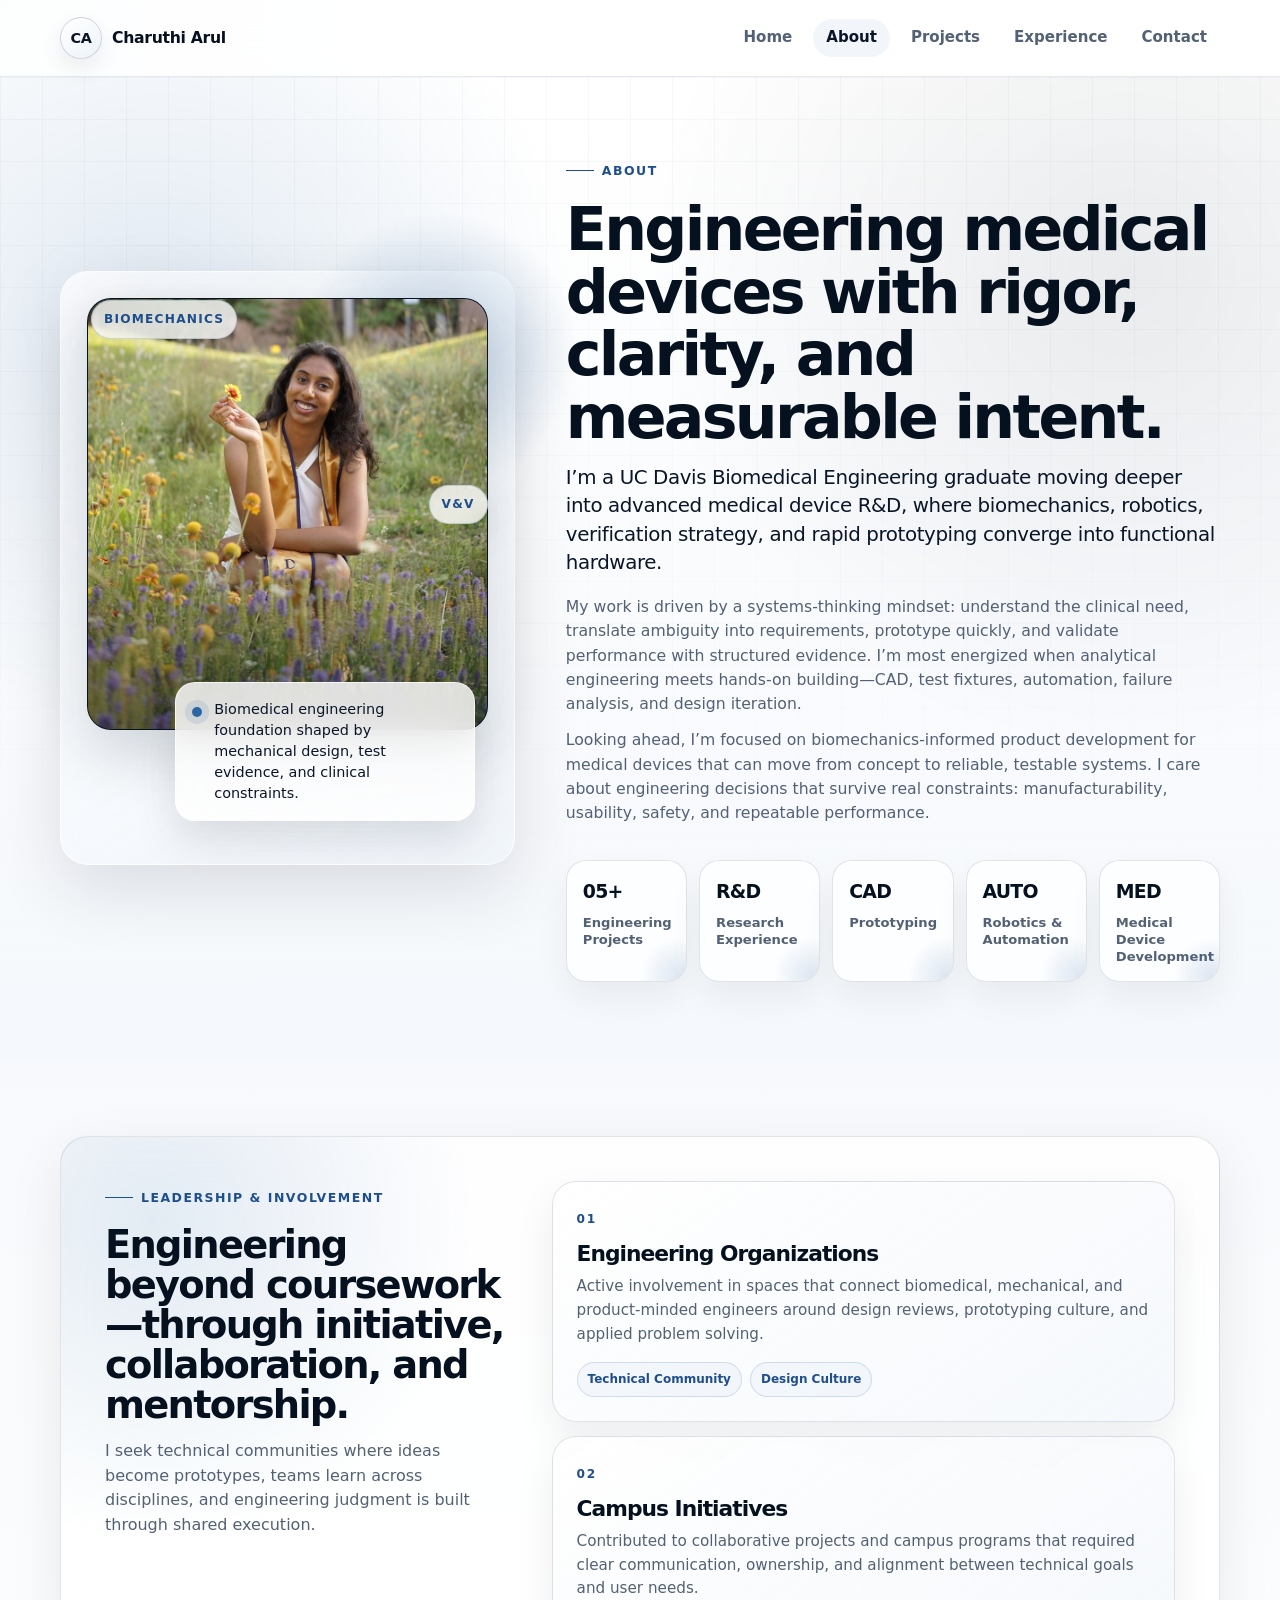
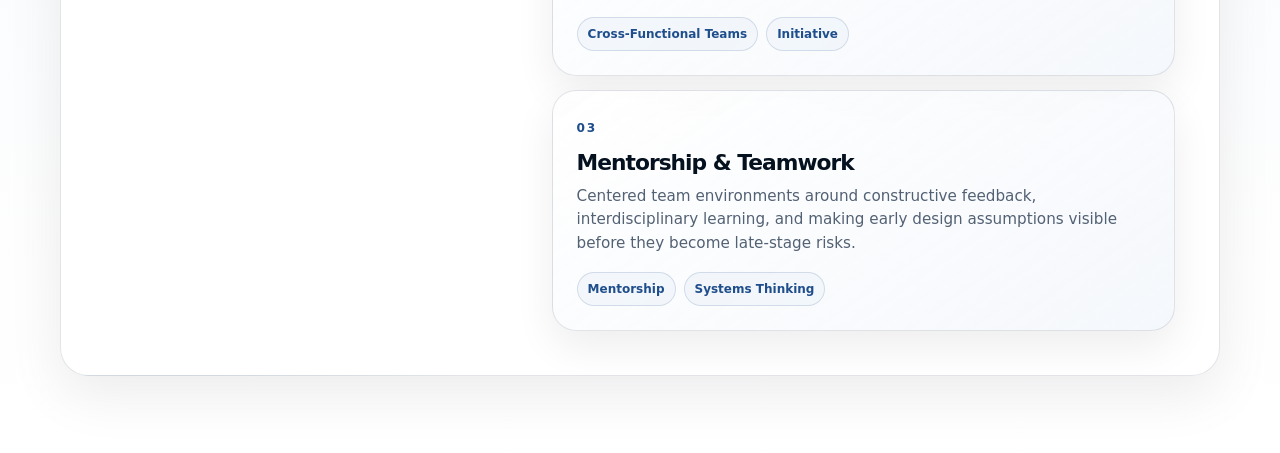
==== commit f7d4b5af: "Refine page motion behavior" ====
--- a/about.html
+++ b/about.html
@@ -33,7 +33,7 @@
   <main>
     <section class="about-hero section" aria-labelledby="about-title">
       <div class="container about-hero-grid">
-        <aside class="about-portrait-panel reveal-on-scroll" aria-label="Engineering profile summary">
+        <aside class="about-portrait-panel fade-on-load" aria-label="Engineering profile summary">
           <div class="portrait-glow" aria-hidden="true"></div>
           <div class="portrait-frame">
             <img src="images/Hero.jpeg" alt="Charuthi Arul" />
@@ -46,7 +46,7 @@
           <div class="floating-discipline discipline-two">V&amp;V</div>
         </aside>
 
-        <div class="about-copy reveal-on-scroll">
+        <div class="about-copy fade-on-load">
           <p class="section-label">About</p>
           <h1 id="about-title">Engineering medical devices with rigor, clarity, and measurable intent.</h1>
           <p class="about-lede">I’m a UC Davis Biomedical Engineering graduate moving deeper into advanced medical device R&amp;D, where biomechanics, robotics, verification strategy, and rapid prototyping converge into functional hardware.</p>
@@ -56,23 +56,23 @@
           </div>
 
           <div class="about-stat-grid" aria-label="Engineering focus areas">
-            <article class="about-stat-card reveal-on-scroll">
+            <article class="about-stat-card fade-on-load">
               <span class="stat-number">05+</span>
               <span class="stat-label">Engineering Projects</span>
             </article>
-            <article class="about-stat-card reveal-on-scroll">
+            <article class="about-stat-card fade-on-load">
               <span class="stat-number">R&amp;D</span>
               <span class="stat-label">Research Experience</span>
             </article>
-            <article class="about-stat-card reveal-on-scroll">
+            <article class="about-stat-card fade-on-load">
               <span class="stat-number">CAD</span>
               <span class="stat-label">Prototyping</span>
             </article>
-            <article class="about-stat-card reveal-on-scroll">
+            <article class="about-stat-card fade-on-load">
               <span class="stat-number">AUTO</span>
               <span class="stat-label">Robotics &amp; Automation</span>
             </article>
-            <article class="about-stat-card about-stat-card-wide reveal-on-scroll">
+            <article class="about-stat-card about-stat-card-wide fade-on-load">
               <span class="stat-number">MED</span>
               <span class="stat-label">Medical Device Development</span>
             </article>
@@ -82,7 +82,7 @@
     </section>
 
     <section class="leadership-section section" aria-labelledby="leadership-title">
-      <div class="container leadership-shell reveal-on-scroll">
+      <div class="container leadership-shell fade-on-load">
         <div class="leadership-heading">
           <p class="section-label">Leadership &amp; Involvement</p>
           <h2 id="leadership-title">Engineering beyond coursework—through initiative, collaboration, and mentorship.</h2>
@@ -90,7 +90,7 @@
         </div>
 
         <div class="leadership-grid">
-          <article class="leadership-card reveal-on-scroll">
+          <article class="leadership-card fade-on-load">
             <span class="leadership-index">01</span>
             <h3>Engineering Organizations</h3>
             <p>Active involvement in spaces that connect biomedical, mechanical, and product-minded engineers around design reviews, prototyping culture, and applied problem solving.</p>
@@ -100,7 +100,7 @@
             </div>
           </article>
 
-          <article class="leadership-card reveal-on-scroll">
+          <article class="leadership-card fade-on-load">
             <span class="leadership-index">02</span>
             <h3>Campus Initiatives</h3>
             <p>Contributed to collaborative projects and campus programs that required clear communication, ownership, and alignment between technical goals and user needs.</p>
@@ -110,7 +110,7 @@
             </div>
           </article>
 
-          <article class="leadership-card reveal-on-scroll">
+          <article class="leadership-card fade-on-load">
             <span class="leadership-index">03</span>
             <h3>Mentorship &amp; Teamwork</h3>
             <p>Centered team environments around constructive feedback, interdisciplinary learning, and making early design assumptions visible before they become late-stage risks.</p>
--- a/style.css
+++ b/style.css
@@ -30,10 +30,6 @@
   box-sizing: border-box;
 }
 
-html {
-  scroll-behavior: smooth;
-  scroll-snap-type: y proximity;
-}
 
 body {
   margin: 0;
@@ -65,7 +61,6 @@
   display: flex;
   align-items: center;
   scroll-margin-top: 76px;
-  scroll-snap-align: start;
 }
 
 main > section.section > .container {
@@ -1096,15 +1091,20 @@
 /* ========================
    ANIMATION + RESPONSIVE
 ======================== */
-.reveal-on-scroll {
-  opacity: 0;
-  transform: translateY(18px);
-  transition: opacity 650ms ease, transform 650ms ease;
-}
-
-.reveal-on-scroll.is-visible {
-  opacity: 1;
-  transform: translateY(0);
+.fade-on-load {
+  animation: section-fade-in 520ms ease both;
+}
+
+@keyframes section-fade-in {
+  from {
+    opacity: 0;
+    transform: translateY(10px);
+  }
+
+  to {
+    opacity: 1;
+    transform: translateY(0);
+  }
 }
 
 @media (prefers-reduced-motion: reduce) {
@@ -1117,9 +1117,8 @@
     animation-iteration-count: 1 !important;
   }
 
-  .reveal-on-scroll {
-    opacity: 1;
-    transform: none;
+  .fade-on-load {
+    animation: none !important;
   }
 }
 
@@ -1151,10 +1150,6 @@
   .leadership-shell,
   .project-showcase {
     grid-template-columns: 1fr;
-  }
-
-  html {
-    scroll-snap-type: none;
   }
 
   main > section.section {
